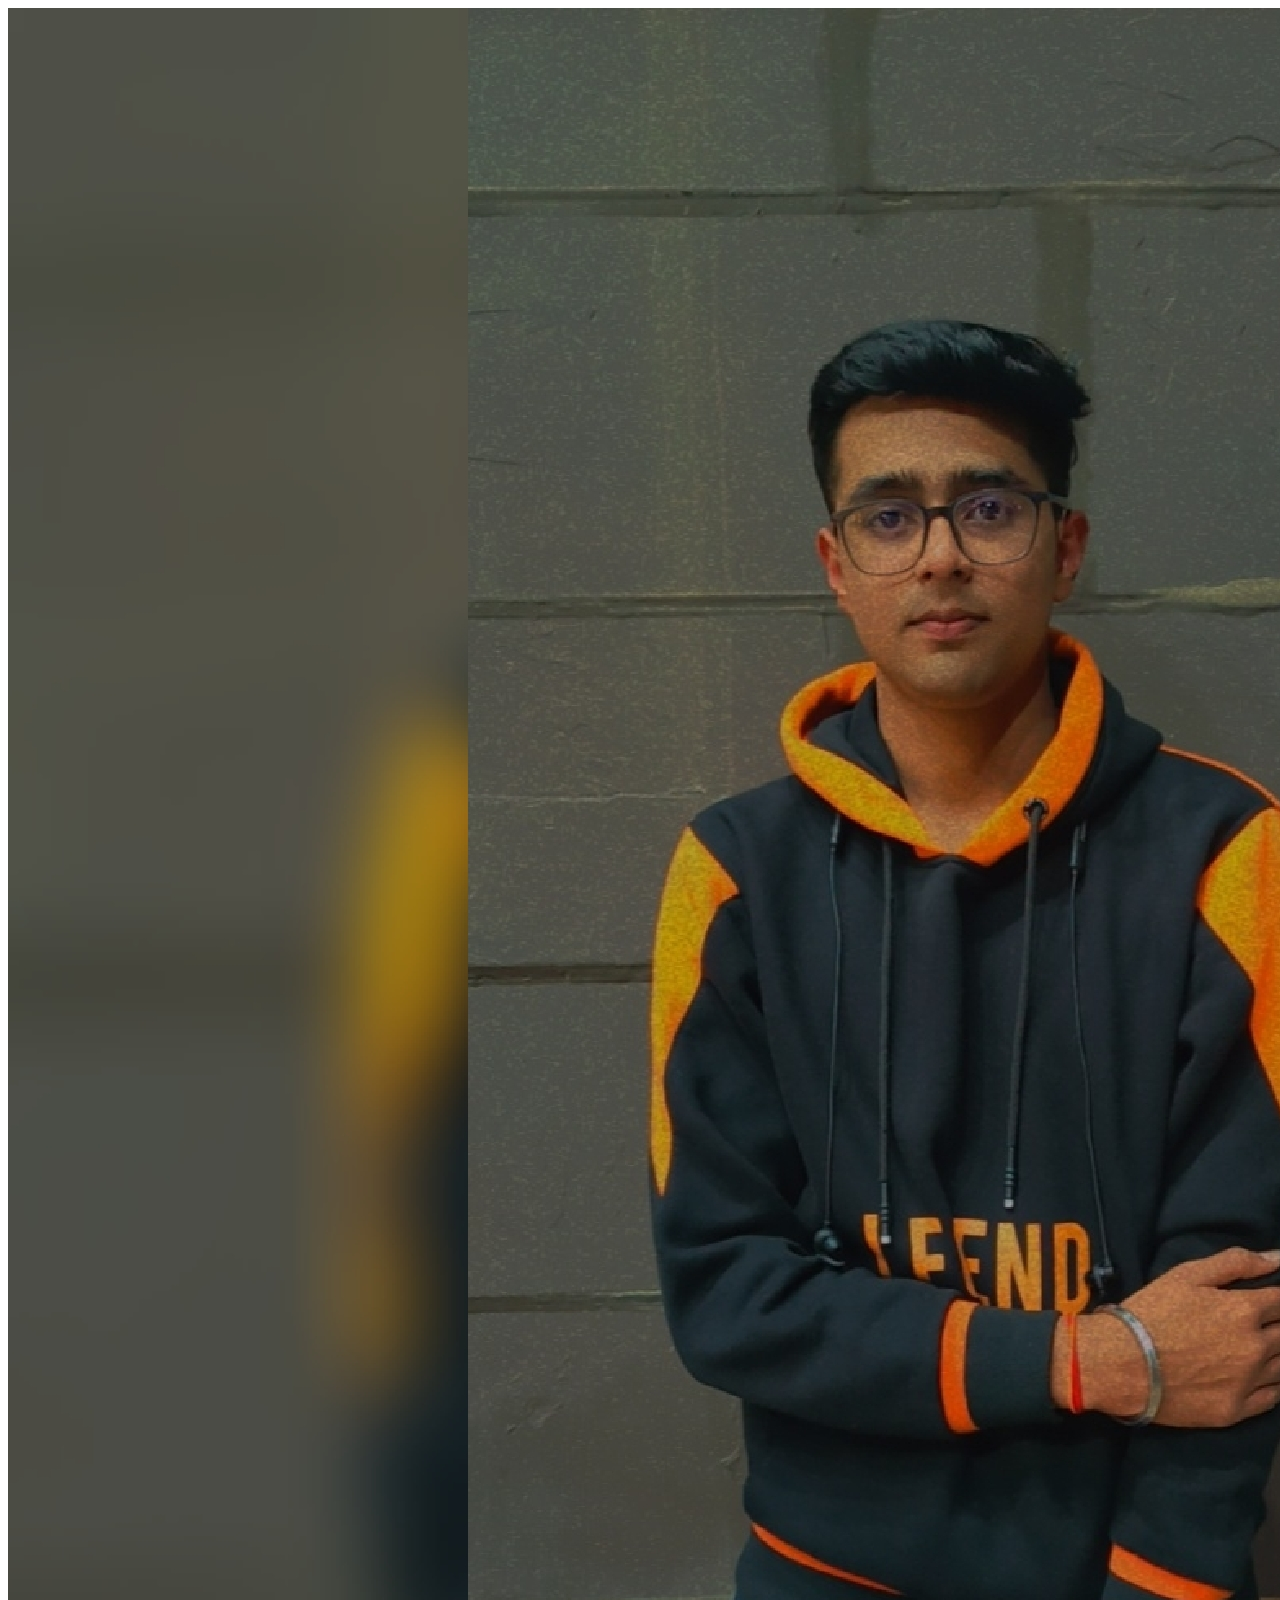
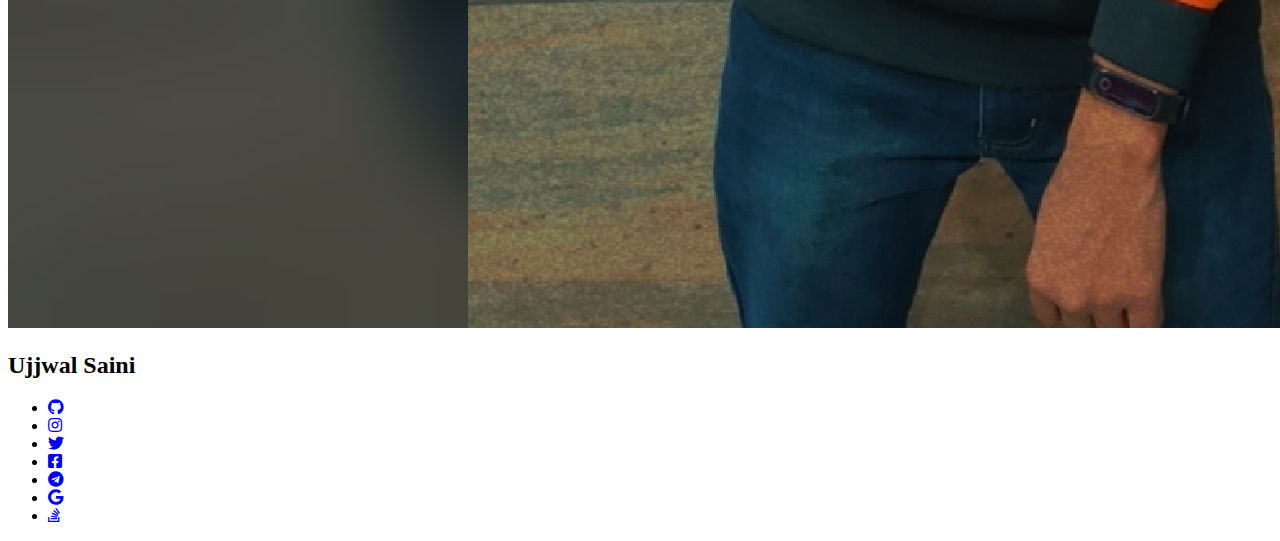
==== index.html @ a1838a7c "Update index.html" ====
<!DOCTYPE html>
<html lang="en">

<head>
    <meta charset="UTF-8">
    <title>Ujjwal Profile</title>
    <link rel="stylesheet" href="style.css">

    <!-- ------------ Font awesome CDN link ------------------ -->
    <link rel="stylesheet" href="https://use.fontawesome.com/releases/v5.8.1/css/all.css">
</head>

<body>
    <div class="image-area">
        <div class="img-wrapper">
            <img src="Img_4.jpg" alt="Ujjwal Saini">
            <h2>Ujjwal Saini</h2>
            <ul>
                <li><a href="https://github.com/UjjwalSaini07"><i class="fab fa-github"></i></a></li>
                <li><a href="https://instagram.com/ujjwalsaini07"><i class="fab fa-instagram"></i></a></li>
                <li><a href="https://twitter.com/ujjwalsaini07"><i class="fab fa-twitter"></i></a></li>
                <li><a href="https://www.facebook.com/ujjwal.saini.3386"><i class="fab fa-facebook-square"></i></a></li>
                <li><a href="https://t.me/UjjwalSaini07"><i class="fab fa-telegram"></i></a></li>
                <li><a href="mailto:ujjwalsaini1947@gmail.com"><i class="fab fa-fa fa-google"></i></a></li>
                <li><a href="https://stackoverflow.com/users/16145422"><i class="fab fa-stack-overflow" aria-hidden="true"></i></a></li>

            </ul>
        </div>
    </div>
</body>

</html>
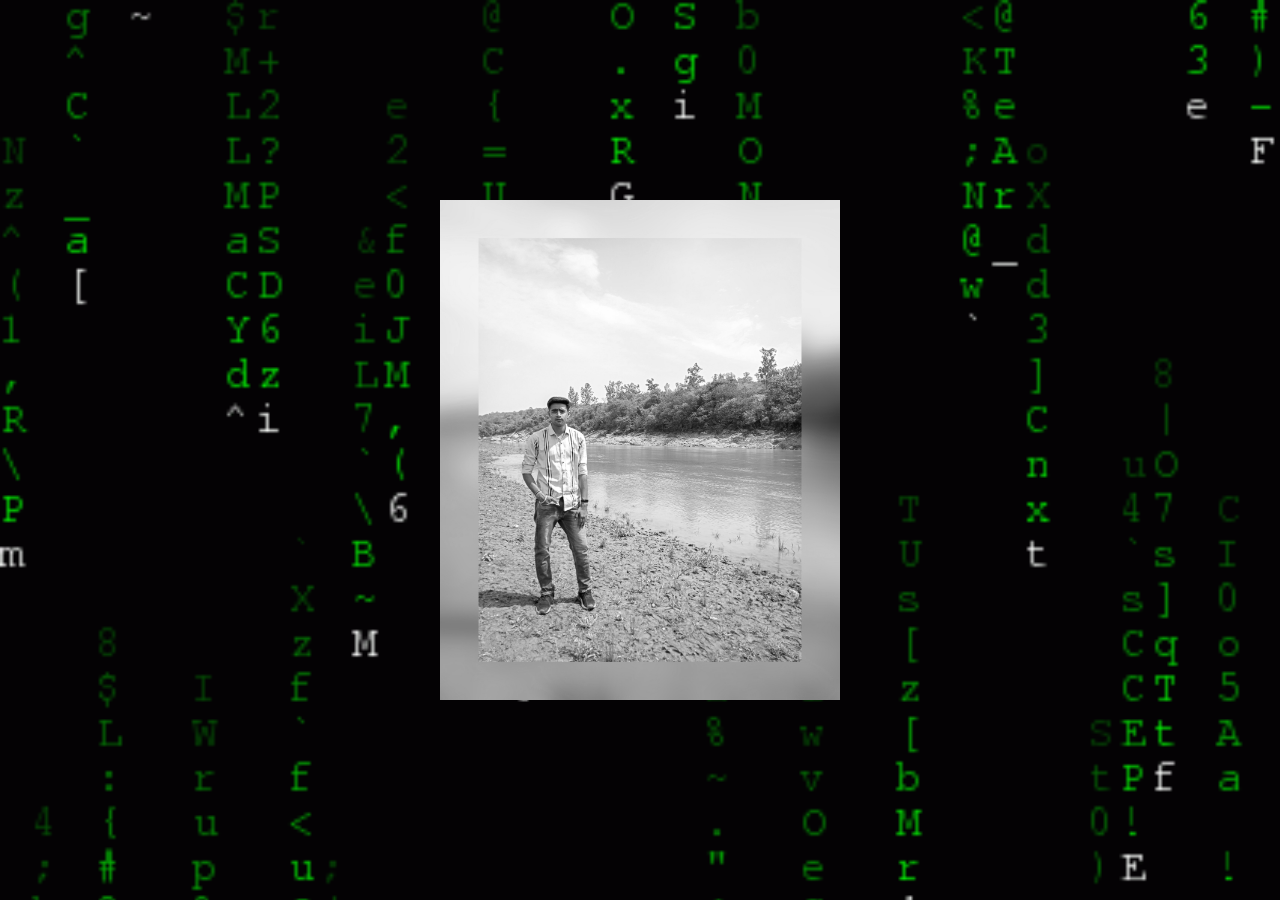
==== commit dff0dd65: "Update the card" ====
--- a/index.html
+++ b/index.html
@@ -9,20 +9,20 @@
     <!-- ------------ Font awesome CDN link ------------------ -->
     <link rel="stylesheet" href="https://use.fontawesome.com/releases/v5.8.1/css/all.css">
 </head>
-
 <body>
     <div class="image-area">
         <div class="img-wrapper">
-            <img src="Img_4.jpg" alt="Ujjwal Saini">
+            <img src="Img_1.png" alt="Ujjwal Saini">
             <h2>Ujjwal Saini</h2>
             <ul>
+                <li><a href="#"><i class="fas fa-om"></i></a></li>
                 <li><a href="https://github.com/UjjwalSaini07"><i class="fab fa-github"></i></a></li>
-                <li><a href="https://instagram.com/ujjwalsaini07"><i class="fab fa-instagram"></i></a></li>
-                <li><a href="https://twitter.com/ujjwalsaini07"><i class="fab fa-twitter"></i></a></li>
-                <li><a href="https://www.facebook.com/ujjwal.saini.3386"><i class="fab fa-facebook-square"></i></a></li>
+                <li><a href="https://x.com/UjjwalSaini0007"><i class="fab fa-twitter"></i></a></li>
                 <li><a href="https://t.me/UjjwalSaini07"><i class="fab fa-telegram"></i></a></li>
-                <li><a href="mailto:ujjwalsaini1947@gmail.com"><i class="fab fa-fa fa-google"></i></a></li>
+                <li><a href="mailto:ujjwalsaini0007@gmail.com"><i class="fab fa-fa fa-google"></i></a></li>
+                <li><a href="https://www.linkedin.com/in/ujjwal-saini-220960256/"><i class="fab fa-fa fa-linkedin"></i></a></li>
                 <li><a href="https://stackoverflow.com/users/16145422"><i class="fab fa-stack-overflow" aria-hidden="true"></i></a></li>
+                <li><a href="https://ujjwalsaini07.github.io/Ujjwal_Portfolio/"><i class="fab fa-hornbill" aria-hidden="true"></i></a></li>
 
             </ul>
         </div>
--- a/style.css
+++ b/style.css
@@ -0,0 +1,148 @@
+body {
+    background-image: url('GIFS/Gif_2.gif');
+    background-size: cover;
+    height: 100vh;
+    padding: 0;
+    margin: 0;
+}
+
+.image-area {
+    top: 50%;
+    left: 50%;
+    transform: translate(-50%, -50%);
+    position: absolute;
+}
+
+.img-wrapper {
+    width: 400px;
+    height: 500px;
+    position: relative;
+    overflow: hidden;
+}
+
+.img-wrapper:before {
+    content: '';
+    position: absolute;
+    top: 0;
+    left: 180%;
+    height: 100%;
+    width: 100%;
+    background: rgba(255, 255, 255, .3);
+    z-index: 1;
+    transform: skew(45deg);
+    transition: .5s;
+}
+
+.img-wrapper:hover:before {
+    left: -180%;
+}
+
+.img-wrapper img {
+    /* height: 400px; */
+    height: 500px;
+    /* width: 300px; */
+    width: 400px;
+    filter: grayscale(100%);
+    transition: 2s;
+}
+
+.img-wrapper:hover img {
+    filter: grayscale(0%);
+    transform: scale(1.1);
+}
+
+.img-wrapper h2 {
+    background: tomato;
+    font-family: Poppins;
+    color: #fff;
+    text-align: center;
+    text-transform: uppercase;
+    margin: 0;
+    padding: 10px 0;
+    position: absolute;
+    bottom: 0;
+    width: 100%;
+    transform: perspective(400px) rotateY(90deg);
+    transform-origin: right;
+    transition: 1s;
+}
+
+.img-wrapper:hover h2 {
+    transform: perspective(400px) rotateY(0deg);
+}
+
+.img-wrapper ul {
+    position: absolute;
+    top: 0;
+    left: 0;
+    margin: 0;
+    padding: 0;
+    list-style: none;
+    background: rgba(255, 255, 255, 0);
+}
+
+.img-wrapper ul li {
+    background: #333;
+    height: 40px;
+    width: 40px;
+    text-align: center;
+    line-height: 40px;
+    transform: perspective(800px) rotateY(90deg);
+    transition: .5s;
+    transform-origin: left;
+}
+
+.img-wrapper:hover ul li {
+    transform: perspective(800px) rotateY(0deg);
+}
+
+.img-wrapper:hover ul li:nth-child(1) {
+    transition-delay: .2s;
+}
+
+.img-wrapper:hover ul li:nth-child(2) {
+    transition-delay: .6s;
+}
+
+.img-wrapper:hover ul li:nth-child(3) {
+    transition-delay: .8s;
+}
+
+.img-wrapper:hover ul li:nth-child(4) {
+    transition-delay: 1s;
+}
+
+.img-wrapper:hover ul li:nth-child(5) {
+    transition-delay: 1.3s;
+}
+
+.img-wrapper:hover ul li:nth-child(6) {
+    transition-delay: 1.6s;
+}
+
+.img-wrapper:hover ul li:nth-child(7) {
+    transition-delay: 1.9s;
+}
+.img-wrapper:hover ul li:nth-child(8) {
+    transition-delay: 2.2s;
+}
+
+.img-wrapper ul li a {
+    color: tomato;
+    background: rgba(255, 255, 255, 0);
+}
+
+.img-wrapper ul li i {
+    color: tomato;
+    background: rgba(255, 255, 255, 0);
+}
+
+.img-wrapper ul li i:hover {
+    color: #fff;
+    background: rgba(255, 255, 255, 0);
+}
+
+.img-wrapper ul li i:hover {
+    color: #fff;
+    background: rgba(255, 255, 255, 0);
+}
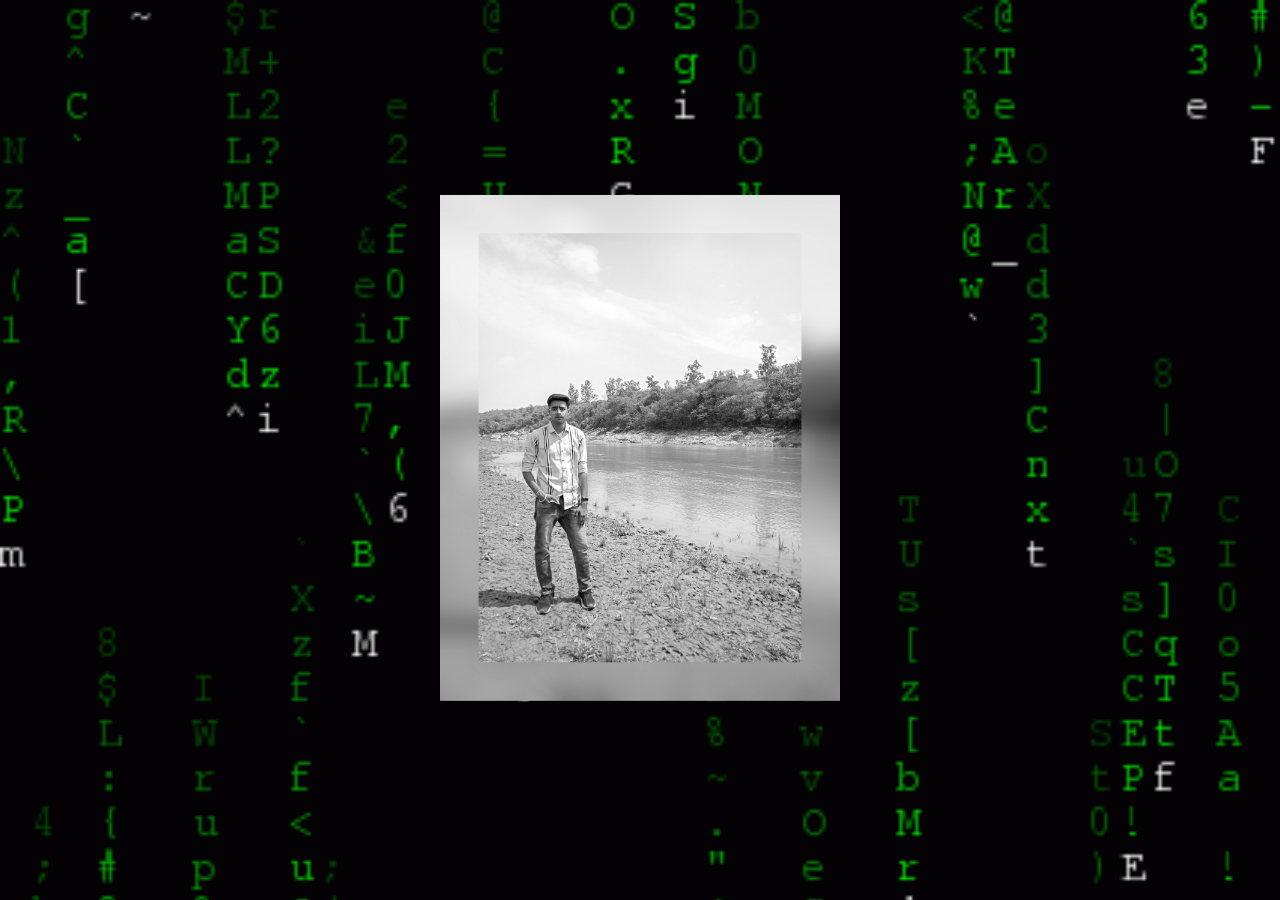
==== commit e00ae8ba: "Try check 1" ====
--- a/index.html
+++ b/index.html
@@ -4,7 +4,8 @@
 <head>
     <meta charset="UTF-8">
     <title>Ujjwal Profile</title>
-    <link rel="stylesheet" href="style.css">
+    <link rel="stylesheet" href="1.css">
+    <!-- <link rel="stylesheet" href="style.css"> -->
 
     <!-- ------------ Font awesome CDN link ------------------ -->
     <link rel="stylesheet" href="https://use.fontawesome.com/releases/v5.8.1/css/all.css">
@@ -15,6 +16,7 @@
             <img src="Img_1.png" alt="Ujjwal Saini">
             <h2>Ujjwal Saini</h2>
             <ul>
+                
                 <li><a href="#"><i class="fas fa-om"></i></a></li>
                 <li><a href="https://github.com/UjjwalSaini07"><i class="fab fa-github"></i></a></li>
                 <li><a href="https://x.com/UjjwalSaini0007"><i class="fab fa-twitter"></i></a></li>
--- a/1.css
+++ b/1.css
@@ -0,0 +1,190 @@
+body {
+    background-image: url('GIFS/Gif_2.gif');
+    background-size: cover;
+    height: 100vh;
+    padding: 0;
+    margin: 0;
+}
+
+.image-area {
+    top: 50%;
+    left: 50%;
+    transform: translate(-50%, -50%);
+    position: absolute;
+}
+
+.img-wrapper {
+    width: 100%;
+    max-width: 400px;
+    height: auto;
+    position: relative;
+    overflow: hidden;
+}
+
+.img-wrapper:before {
+    content: '';
+    position: absolute;
+    top: 0;
+    left: 180%;
+    height: 100%;
+    width: 100%;
+    background: rgba(255, 255, 255, .3);
+    z-index: 1;
+    transform: skew(45deg);
+    transition: .5s;
+}
+
+.img-wrapper:hover:before {
+    left: -180%;
+}
+
+.img-wrapper img {
+    width: 100%;
+    height: auto;
+    filter: grayscale(100%);
+    transition: 2s;
+}
+
+.img-wrapper:hover img {
+    filter: grayscale(0%);
+    transform: scale(1.1);
+}
+
+.img-wrapper h2 {
+    background: tomato;
+    font-family: Poppins;
+    color: #fff;
+    text-align: center;
+    text-transform: uppercase;
+    margin: 0;
+    padding: 10px 0;
+    position: absolute;
+    bottom: 0;
+    width: 100%;
+    transform: perspective(400px) rotateY(90deg);
+    transform-origin: right;
+    transition: 1s;
+}
+
+.img-wrapper:hover h2 {
+    transform: perspective(400px) rotateY(0deg);
+}
+
+.img-wrapper ul {
+    position: absolute;
+    top: 0;
+    left: 0;
+    margin: 0;
+    padding: 0;
+    list-style: none;
+    background: rgba(255, 255, 255, 0);
+}
+
+.img-wrapper ul li {
+    background: #333;
+    height: 40px;
+    width: 40px;
+    text-align: center;
+    line-height: 40px;
+    transform: perspective(800px) rotateY(90deg);
+    transition: .5s;
+    transform-origin: left;
+}
+
+.img-wrapper:hover ul li {
+    transform: perspective(800px) rotateY(0deg);
+}
+
+.img-wrapper:hover ul li:nth-child(1) {
+    transition-delay: .2s;
+}
+
+.img-wrapper:hover ul li:nth-child(2) {
+    transition-delay: .6s;
+}
+
+.img-wrapper:hover ul li:nth-child(3) {
+    transition-delay: .8s;
+}
+
+.img-wrapper:hover ul li:nth-child(4) {
+    transition-delay: 1s;
+}
+
+.img-wrapper:hover ul li:nth-child(5) {
+    transition-delay: 1.3s;
+}
+
+.img-wrapper:hover ul li:nth-child(6) {
+    transition-delay: 1.6s;
+}
+
+.img-wrapper:hover ul li:nth-child(7) {
+    transition-delay: 1.9s;
+}
+
+.img-wrapper:hover ul li:nth-child(8) {
+    transition-delay: 2.2s;
+}
+
+.img-wrapper ul li a {
+    color: tomato;
+    background: rgba(255, 255, 255, 0);
+}
+
+.img-wrapper ul li i {
+    color: tomato;
+    background: rgba(255, 255, 255, 0);
+}
+
+.img-wrapper ul li i:hover {
+    color: #fff;
+    background: rgba(255, 255, 255, 0);
+}
+
+/* Responsive Design */
+@media (max-width: 768px) {
+    .image-area {
+        width: 80%;
+    }
+
+    .img-wrapper {
+        max-width: 100%;
+    }
+
+    .img-wrapper img {
+        height: auto;
+    }
+
+    .img-wrapper ul li {
+        height: 30px;
+        width: 30px;
+        line-height: 30px;
+    }
+
+    .img-wrapper h2 {
+        font-size: 1.2em;
+        padding: 8px 0;
+    }
+}
+
+@media (max-width: 480px) {
+    .image-area {
+        width: 80%;
+    }
+
+    .img-wrapper {
+        max-width: 100%;
+    }
+
+    .img-wrapper ul li {
+        height: 25px;
+        width: 25px;
+        line-height: 25px;
+    }
+
+    .img-wrapper h2 {
+        font-size: 1em;
+        padding: 6px 0;
+    }
+}
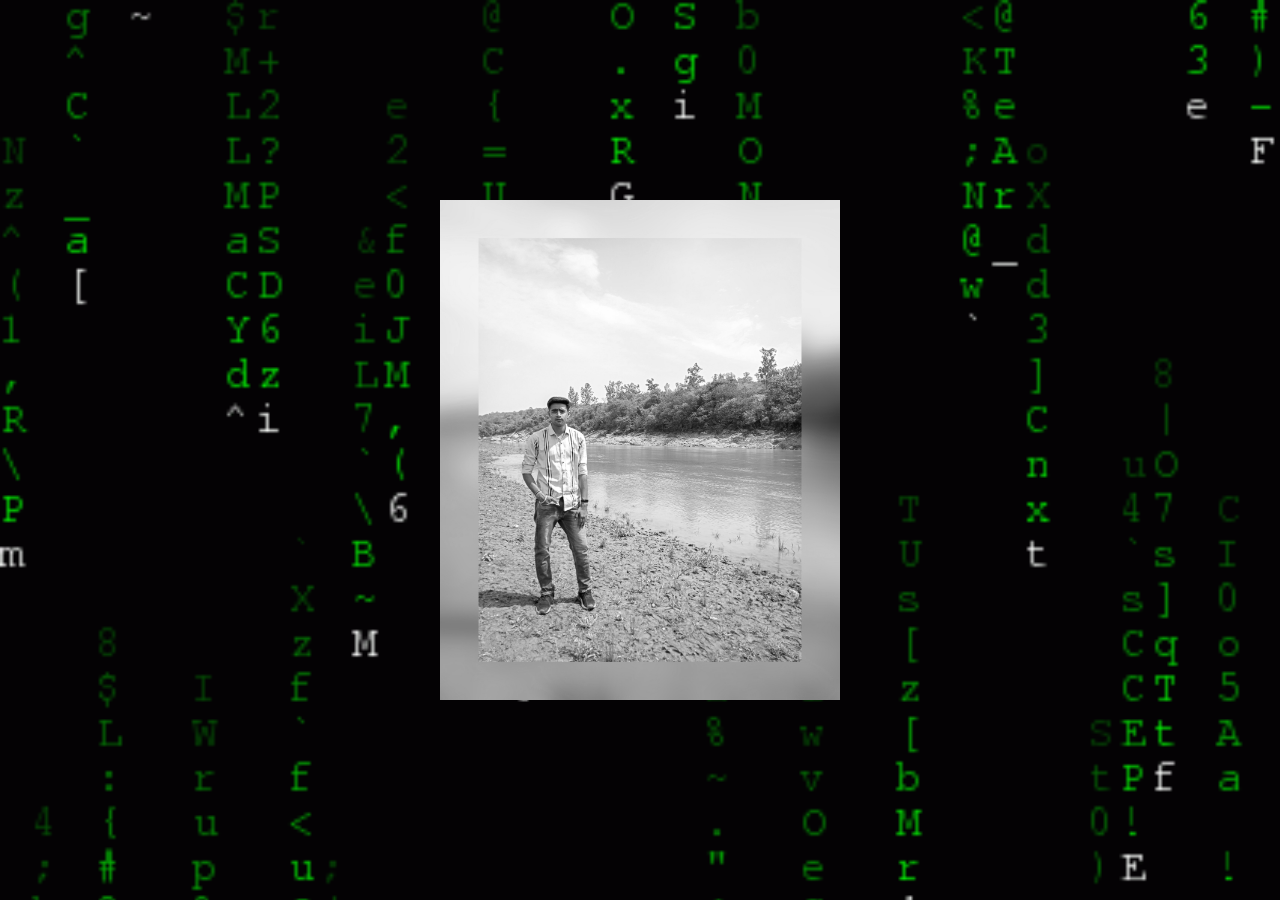
==== commit 714d7dd6: "Adding Perfect Linkage" ====
--- a/index.html
+++ b/index.html
@@ -4,8 +4,7 @@
 <head>
     <meta charset="UTF-8">
     <title>Ujjwal Profile</title>
-    <link rel="stylesheet" href="1.css">
-    <!-- <link rel="stylesheet" href="style.css"> -->
+    <link rel="stylesheet" href="style.css">
 
     <!-- ------------ Font awesome CDN link ------------------ -->
     <link rel="stylesheet" href="https://use.fontawesome.com/releases/v5.8.1/css/all.css">
@@ -17,14 +16,14 @@
             <h2>Ujjwal Saini</h2>
             <ul>
                 
-                <li><a href="#"><i class="fas fa-om"></i></a></li>
+                <li><a href="https://vedic-sadhana.vercel.app/"><i class="fas fa-om"></i></a></li>
                 <li><a href="https://github.com/UjjwalSaini07"><i class="fab fa-github"></i></a></li>
                 <li><a href="https://x.com/UjjwalSaini0007"><i class="fab fa-twitter"></i></a></li>
                 <li><a href="https://t.me/UjjwalSaini07"><i class="fab fa-telegram"></i></a></li>
                 <li><a href="mailto:ujjwalsaini0007@gmail.com"><i class="fab fa-fa fa-google"></i></a></li>
-                <li><a href="https://www.linkedin.com/in/ujjwal-saini-220960256/"><i class="fab fa-fa fa-linkedin"></i></a></li>
+                <li><a href="https://www.linkedin.com/in/ujjwalsaini07/"><i class="fab fa-fa fa-linkedin"></i></a></li>
                 <li><a href="https://stackoverflow.com/users/16145422"><i class="fab fa-stack-overflow" aria-hidden="true"></i></a></li>
-                <li><a href="https://ujjwalsaini07.github.io/Ujjwal_Portfolio/"><i class="fab fa-hornbill" aria-hidden="true"></i></a></li>
+                <li><a href="https://ujjwals-portfolio.vercel.app/"><i class="fab fa-hornbill" aria-hidden="true"></i></a></li>
 
             </ul>
         </div>
